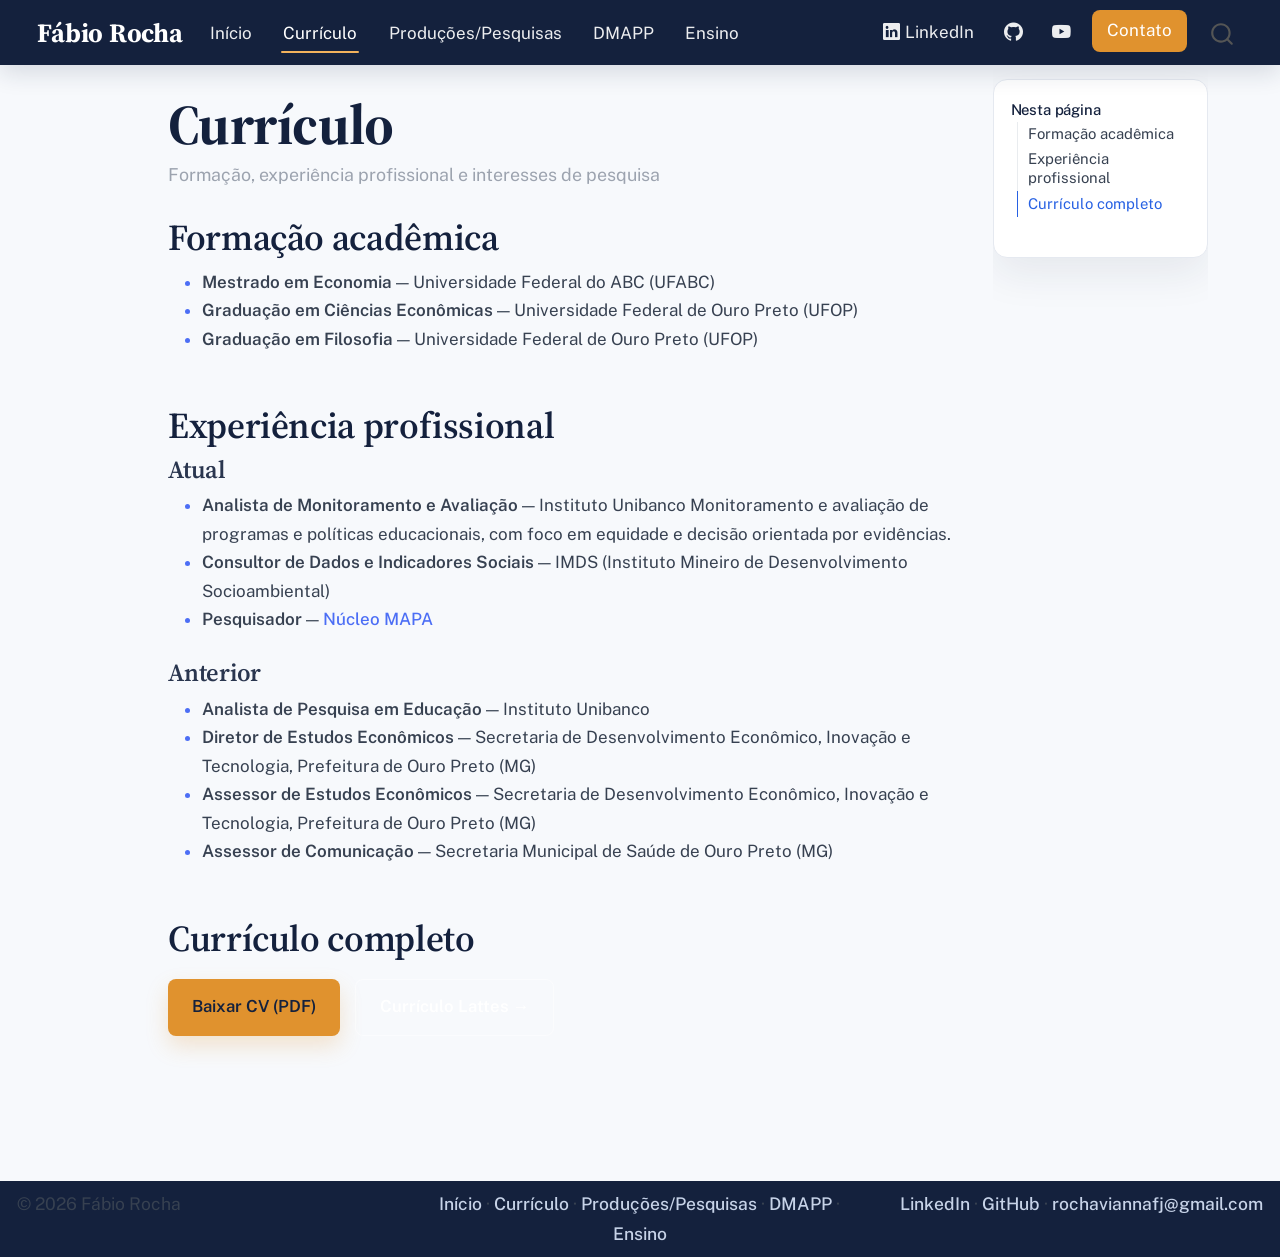
==== docs/cv.html @ 7fe4d472 "Primeira versão do site pessoal Site em Quarto com páginas de Início, Currículo, Produções/Pesquisas" ====
<!DOCTYPE html>
<html xmlns="http://www.w3.org/1999/xhtml" lang="pt-BR" xml:lang="pt-BR"><head>

<meta charset="utf-8">
<meta name="generator" content="quarto-1.9.38">

<meta name="viewport" content="width=device-width, initial-scale=1.0, user-scalable=yes">


<title>Currículo – Fábio Rocha</title>
<style>
/* Default styles provided by pandoc.
** See https://pandoc.org/MANUAL.html#variables-for-html for config info.
*/
code{white-space: pre-wrap;}
span.smallcaps{font-variant: small-caps;}
div.columns{display: flex; gap: min(4vw, 1.5em);}
div.column{flex: auto; overflow-x: auto;}
div.hanging-indent{margin-left: 1.5em; text-indent: -1.5em;}
ul.task-list{list-style: none;}
ul.task-list li input[type="checkbox"] {
  width: 0.8em;
  margin: 0 0.8em 0.2em -1em; /* quarto-specific, see https://github.com/quarto-dev/quarto-cli/issues/4556 */ 
  vertical-align: middle;
}
</style>


<script src="site_libs/quarto-nav/quarto-nav.js"></script>
<script src="site_libs/quarto-nav/headroom.min.js"></script>
<script src="site_libs/clipboard/clipboard.min.js"></script>
<script src="site_libs/quarto-search/autocomplete.umd.js"></script>
<script src="site_libs/quarto-search/fuse.min.js"></script>
<script src="site_libs/quarto-search/quarto-search.js"></script>
<meta name="quarto:offset" content="./">
<script src="site_libs/quarto-html/quarto.js" type="module"></script>
<script src="site_libs/quarto-html/tabsets/tabsets.js" type="module"></script>
<script src="site_libs/quarto-html/popper.min.js"></script>
<script src="site_libs/quarto-html/tippy.umd.min.js"></script>
<script src="site_libs/quarto-html/anchor.min.js"></script>
<link href="site_libs/quarto-html/tippy.css" rel="stylesheet">
<link href="site_libs/quarto-html/quarto-syntax-highlighting-15634bcf2e68342d4ad2dfa704d543f6.css" rel="stylesheet" id="quarto-text-highlighting-styles">
<script src="site_libs/bootstrap/bootstrap.min.js"></script>
<link href="site_libs/bootstrap/bootstrap-icons.css" rel="stylesheet">
<link href="site_libs/bootstrap/bootstrap-ec91fbc02658f106663301d371f8335e.min.css" rel="stylesheet" append-hash="true" id="quarto-bootstrap" data-mode="light">
<script id="quarto-search-options" type="application/json">{
  "location": "navbar",
  "copy-button": false,
  "collapse-after": 3,
  "panel-placement": "end",
  "type": "overlay",
  "limit": 50,
  "keyboard-shortcut": [
    "f",
    "/",
    "s"
  ],
  "show-item-context": false,
  "language": {
    "search-no-results-text": "Nenhum resultado",
    "search-matching-documents-text": "documentos correspondentes",
    "search-copy-link-title": "Copiar link para a busca",
    "search-hide-matches-text": "Esconder correspondências adicionais",
    "search-more-match-text": "mais correspondência neste documento",
    "search-more-matches-text": "mais correspondências neste documento",
    "search-clear-button-title": "Limpar",
    "search-text-placeholder": "",
    "search-detached-cancel-button-title": "Cancelar",
    "search-submit-button-title": "Enviar",
    "search-label": "Procurar"
  }
}</script>


<link rel="stylesheet" href="styles.css">
</head>

<body class="nav-fixed quarto-light">

<div id="quarto-search-results"></div>
  <header id="quarto-header" class="headroom fixed-top">
    <nav class="navbar navbar-expand-lg " data-bs-theme="dark">
      <div class="navbar-container container-fluid">
      <div class="navbar-brand-container mx-auto">
    <a class="navbar-brand" href="./index.html">
    <span class="navbar-title">Fábio Rocha</span>
    </a>
  </div>
            <div id="quarto-search" class="" title="Procurar"></div>
          <button class="navbar-toggler" type="button" data-bs-toggle="collapse" data-bs-target="#navbarCollapse" aria-controls="navbarCollapse" role="menu" aria-expanded="false" aria-label="Alternar de navegação" onclick="if (window.quartoToggleHeadroom) { window.quartoToggleHeadroom(); }">
  <span class="navbar-toggler-icon"></span>
</button>
          <div class="collapse navbar-collapse" id="navbarCollapse">
            <ul class="navbar-nav navbar-nav-scroll me-auto">
  <li class="nav-item">
    <a class="nav-link" href="./index.html"> 
<span class="menu-text">Início</span></a>
  </li>  
  <li class="nav-item">
    <a class="nav-link active" href="./cv.html" aria-current="page"> 
<span class="menu-text">Currículo</span></a>
  </li>  
  <li class="nav-item">
    <a class="nav-link" href="./pesquisas.html"> 
<span class="menu-text">Produções/Pesquisas</span></a>
  </li>  
  <li class="nav-item">
    <a class="nav-link" href="./dmapp.html"> 
<span class="menu-text">DMAPP</span></a>
  </li>  
  <li class="nav-item">
    <a class="nav-link" href="./ensino.html"> 
<span class="menu-text">Ensino</span></a>
  </li>  
</ul>
            <ul class="navbar-nav navbar-nav-scroll ms-auto">
  <li class="nav-item">
    <a class="nav-link" href="https://www.linkedin.com/in/f%C3%A1bio-rocha/"> <i class="bi bi-linkedin" role="img" aria-label="Fábio Rocha no LinkedIn">
</i> 
<span class="menu-text">LinkedIn</span></a>
  </li>  
  <li class="nav-item compact">
    <a class="nav-link" href="https://github.com/fabiorochav"> <i class="bi bi-github" role="img" aria-label="Fábio Rocha no GitHub">
</i> 
<span class="menu-text"></span></a>
  </li>  
  <li class="nav-item compact">
    <a class="nav-link" href="https://www.youtube.com/@RochaDatainR"> <i class="bi bi-youtube" role="img" aria-label="Canal Rocha Data in R no YouTube">
</i> 
<span class="menu-text"></span></a>
  </li>  
  <li class="nav-item">
    <a class="nav-link" href="mailto:rochaviannafj@gmail.com"> 
<span class="menu-text">Contato</span></a>
  </li>  
</ul>
          </div> <!-- /navcollapse -->
            <div class="quarto-navbar-tools">
</div>
      </div> <!-- /container-fluid -->
    </nav>
</header>
<!-- content -->
<div id="quarto-content" class="quarto-container page-columns page-rows-contents page-layout-article page-navbar">
<!-- sidebar -->
<!-- margin-sidebar -->
    <div id="quarto-margin-sidebar" class="sidebar margin-sidebar">
        <nav id="TOC" role="doc-toc" class="toc-active">
    <h2 id="toc-title">Nesta página</h2>
   
  <ul>
  <li><a href="#formação-acadêmica" id="toc-formação-acadêmica" class="nav-link active" data-scroll-target="#formação-acadêmica">Formação acadêmica</a></li>
  <li><a href="#experiência-profissional" id="toc-experiência-profissional" class="nav-link" data-scroll-target="#experiência-profissional">Experiência profissional</a>
  <ul class="collapse">
  <li><a href="#atual" id="toc-atual" class="nav-link" data-scroll-target="#atual">Atual</a></li>
  <li><a href="#anterior" id="toc-anterior" class="nav-link" data-scroll-target="#anterior">Anterior</a></li>
  </ul></li>
  <li><a href="#currículo-completo" id="toc-currículo-completo" class="nav-link" data-scroll-target="#currículo-completo">Currículo completo</a></li>
  </ul>
</nav>
    </div>
<!-- main -->
<main class="content" id="quarto-document-content">

<header id="title-block-header" class="quarto-title-block default">
<div class="quarto-title">
<h1 class="title">Currículo</h1>
<p class="subtitle lead">Formação, experiência profissional e interesses de pesquisa</p>
</div>



<div class="quarto-title-meta">

    
  
    
  </div>
  


</header>


<section id="formação-acadêmica" class="level2">
<h2 class="anchored" data-anchor-id="formação-acadêmica">Formação acadêmica</h2>
<ul>
<li><strong>Mestrado em Economia</strong> — Universidade Federal do ABC (UFABC)</li>
<li><strong>Graduação em Ciências Econômicas</strong> — Universidade Federal de Ouro Preto (UFOP)</li>
<li><strong>Graduação em Filosofia</strong> — Universidade Federal de Ouro Preto (UFOP)</li>
</ul>
</section>
<section id="experiência-profissional" class="level2">
<h2 class="anchored" data-anchor-id="experiência-profissional">Experiência profissional</h2>
<section id="atual" class="level3">
<h3 class="anchored" data-anchor-id="atual">Atual</h3>
<ul>
<li><strong>Analista de Monitoramento e Avaliação</strong> — Instituto Unibanco Monitoramento e avaliação de programas e políticas educacionais, com foco em equidade e decisão orientada por evidências.</li>
<li><strong>Consultor de Dados e Indicadores Sociais</strong> — IMDS (Instituto Mineiro de Desenvolvimento Socioambiental)</li>
<li><strong>Pesquisador</strong> — <a href="https://www.nucleomapa.org">Núcleo MAPA</a></li>
</ul>
</section>
<section id="anterior" class="level3">
<h3 class="anchored" data-anchor-id="anterior">Anterior</h3>
<ul>
<li><strong>Analista de Pesquisa em Educação</strong> — Instituto Unibanco</li>
<li><strong>Diretor de Estudos Econômicos</strong> — Secretaria de Desenvolvimento Econômico, Inovação e Tecnologia, Prefeitura de Ouro Preto (MG)</li>
<li><strong>Assessor de Estudos Econômicos</strong> — Secretaria de Desenvolvimento Econômico, Inovação e Tecnologia, Prefeitura de Ouro Preto (MG)</li>
<li><strong>Assessor de Comunicação</strong> — Secretaria Municipal de Saúde de Ouro Preto (MG)</li>
</ul>
</section>
</section>
<section id="currículo-completo" class="level2">
<h2 class="anchored" data-anchor-id="currículo-completo">Currículo completo</h2>
<div class="hero-actions">
  <a href="https://drive.google.com/file/d/1mHu-ume_kNsjtJ4qnpEmx4CEeFeZaJX8/view" class="btn-fr">Baixar CV (PDF)</a>
  <a href="http://lattes.cnpq.br/1956089489809622" class="btn-fr btn-fr-ghost">Currículo Lattes →</a>
</div>


</section>

</main> <!-- /main -->
<script id="quarto-html-after-body" type="application/javascript">
  window.document.addEventListener("DOMContentLoaded", function (event) {
    const icon = "";
    const anchorJS = new window.AnchorJS();
    anchorJS.options = {
      placement: 'right',
      icon: icon
    };
    anchorJS.add('.anchored');
    const isCodeAnnotation = (el) => {
      for (const clz of el.classList) {
        if (clz.startsWith('code-annotation-')) {                     
          return true;
        }
      }
      return false;
    }
    const onCopySuccess = function(e) {
      // button target
      const button = e.trigger;
      // don't keep focus
      button.blur();
      // flash "checked"
      button.classList.add('code-copy-button-checked');
      var currentTitle = button.getAttribute("title");
      button.setAttribute("title", "Copiada");
      let tooltip;
      if (window.bootstrap) {
        button.setAttribute("data-bs-toggle", "tooltip");
        button.setAttribute("data-bs-placement", "left");
        button.setAttribute("data-bs-title", "Copiada");
        tooltip = new bootstrap.Tooltip(button, 
          { trigger: "manual", 
            customClass: "code-copy-button-tooltip",
            offset: [0, -8]});
        tooltip.show();    
      }
      setTimeout(function() {
        if (tooltip) {
          tooltip.hide();
          button.removeAttribute("data-bs-title");
          button.removeAttribute("data-bs-toggle");
          button.removeAttribute("data-bs-placement");
        }
        button.setAttribute("title", currentTitle);
        button.classList.remove('code-copy-button-checked');
      }, 1000);
      // clear code selection
      e.clearSelection();
    }
    const getTextToCopy = function(trigger) {
      const outerScaffold = trigger.parentElement.cloneNode(true);
      const codeEl = outerScaffold.querySelector('code');
      for (const childEl of codeEl.children) {
        if (isCodeAnnotation(childEl)) {
          childEl.remove();
        }
      }
      return codeEl.innerText;
    }
    const clipboard = new window.ClipboardJS('.code-copy-button:not([data-in-quarto-modal])', {
      text: getTextToCopy
    });
    clipboard.on('success', onCopySuccess);
    if (window.document.getElementById('quarto-embedded-source-code-modal')) {
      const clipboardModal = new window.ClipboardJS('.code-copy-button[data-in-quarto-modal]', {
        text: getTextToCopy,
        container: window.document.getElementById('quarto-embedded-source-code-modal')
      });
      clipboardModal.on('success', onCopySuccess);
    }
      var localhostRegex = new RegExp(/^(?:http|https):\/\/localhost\:?[0-9]*\//);
      var mailtoRegex = new RegExp(/^mailto:/);
        var filterRegex = new RegExp("https:\/\/fabiorochav\.github\.io");
      var isInternal = (href) => {
          return filterRegex.test(href) || localhostRegex.test(href) || mailtoRegex.test(href);
      }
      // Inspect non-navigation links and adorn them if external
     var links = window.document.querySelectorAll('a[href]:not(.nav-link):not(.navbar-brand):not(.toc-action):not(.sidebar-link):not(.sidebar-item-toggle):not(.pagination-link):not(.no-external):not([aria-hidden]):not(.dropdown-item):not(.quarto-navigation-tool):not(.about-link)');
      for (var i=0; i<links.length; i++) {
        const link = links[i];
        if (!isInternal(link.href)) {
          // undo the damage that might have been done by quarto-nav.js in the case of
          // links that we want to consider external
          if (link.dataset.originalHref !== undefined) {
            link.href = link.dataset.originalHref;
          }
        }
      }
    function tippyHover(el, contentFn, onTriggerFn, onUntriggerFn) {
      const config = {
        allowHTML: true,
        maxWidth: 500,
        delay: 100,
        arrow: false,
        appendTo: function(el) {
            return el.parentElement;
        },
        interactive: true,
        interactiveBorder: 10,
        theme: 'quarto',
        placement: 'bottom-start',
      };
      if (contentFn) {
        config.content = contentFn;
      }
      if (onTriggerFn) {
        config.onTrigger = onTriggerFn;
      }
      if (onUntriggerFn) {
        config.onUntrigger = onUntriggerFn;
      }
      window.tippy(el, config); 
    }
    const noterefs = window.document.querySelectorAll('a[role="doc-noteref"]');
    for (var i=0; i<noterefs.length; i++) {
      const ref = noterefs[i];
      tippyHover(ref, function() {
        // use id or data attribute instead here
        let href = ref.getAttribute('data-footnote-href') || ref.getAttribute('href');
        try { href = new URL(href).hash; } catch {}
        const id = href.replace(/^#\/?/, "");
        const note = window.document.getElementById(id);
        if (note) {
          return note.innerHTML;
        } else {
          return "";
        }
      });
    }
    const xrefs = window.document.querySelectorAll('a.quarto-xref');
    const processXRef = (id, note) => {
      // Strip column container classes
      const stripColumnClz = (el) => {
        el.classList.remove("page-full", "page-columns");
        if (el.children) {
          for (const child of el.children) {
            stripColumnClz(child);
          }
        }
      }
      stripColumnClz(note)
      if (id === null || id.startsWith('sec-')) {
        // Special case sections, only their first couple elements
        const container = document.createElement("div");
        if (note.children && note.children.length > 2) {
          container.appendChild(note.children[0].cloneNode(true));
          for (let i = 1; i < note.children.length; i++) {
            const child = note.children[i];
            if (child.tagName === "P" && child.innerText === "") {
              continue;
            } else {
              container.appendChild(child.cloneNode(true));
              break;
            }
          }
          if (window.Quarto?.typesetMath) {
            window.Quarto.typesetMath(container);
          }
          return container.innerHTML
        } else {
          if (window.Quarto?.typesetMath) {
            window.Quarto.typesetMath(note);
          }
          return note.innerHTML;
        }
      } else {
        // Remove any anchor links if they are present
        const anchorLink = note.querySelector('a.anchorjs-link');
        if (anchorLink) {
          anchorLink.remove();
        }
        if (window.Quarto?.typesetMath) {
          window.Quarto.typesetMath(note);
        }
        if (note.classList.contains("callout")) {
          return note.outerHTML;
        } else {
          return note.innerHTML;
        }
      }
    }
    for (var i=0; i<xrefs.length; i++) {
      const xref = xrefs[i];
      tippyHover(xref, undefined, function(instance) {
        instance.disable();
        let url = xref.getAttribute('href');
        let hash = undefined; 
        if (url.startsWith('#')) {
          hash = url;
        } else {
          try { hash = new URL(url).hash; } catch {}
        }
        if (hash) {
          const id = hash.replace(/^#\/?/, "");
          const note = window.document.getElementById(id);
          if (note !== null) {
            try {
              const html = processXRef(id, note.cloneNode(true));
              instance.setContent(html);
            } finally {
              instance.enable();
              instance.show();
            }
          } else {
            // See if we can fetch this
            fetch(url.split('#')[0])
            .then(res => res.text())
            .then(html => {
              const parser = new DOMParser();
              const htmlDoc = parser.parseFromString(html, "text/html");
              const note = htmlDoc.getElementById(id);
              if (note !== null) {
                const html = processXRef(id, note);
                instance.setContent(html);
              } 
            }).finally(() => {
              instance.enable();
              instance.show();
            });
          }
        } else {
          // See if we can fetch a full url (with no hash to target)
          // This is a special case and we should probably do some content thinning / targeting
          fetch(url)
          .then(res => res.text())
          .then(html => {
            const parser = new DOMParser();
            const htmlDoc = parser.parseFromString(html, "text/html");
            const note = htmlDoc.querySelector('main.content');
            if (note !== null) {
              // This should only happen for chapter cross references
              // (since there is no id in the URL)
              // remove the first header
              if (note.children.length > 0 && note.children[0].tagName === "HEADER") {
                note.children[0].remove();
              }
              const html = processXRef(null, note);
              instance.setContent(html);
            } 
          }).finally(() => {
            instance.enable();
            instance.show();
          });
        }
      }, function(instance) {
      });
    }
        let selectedAnnoteEl;
        const selectorForAnnotation = ( cell, annotation) => {
          let cellAttr = 'data-code-cell="' + cell + '"';
          let lineAttr = 'data-code-annotation="' +  annotation + '"';
          const selector = 'span[' + cellAttr + '][' + lineAttr + ']';
          return selector;
        }
        const selectCodeLines = (annoteEl) => {
          const doc = window.document;
          const targetCell = annoteEl.getAttribute("data-target-cell");
          const targetAnnotation = annoteEl.getAttribute("data-target-annotation");
          const annoteSpan = window.document.querySelector(selectorForAnnotation(targetCell, targetAnnotation));
          const lines = annoteSpan.getAttribute("data-code-lines").split(",");
          const lineIds = lines.map((line) => {
            return targetCell + "-" + line;
          })
          let top = null;
          let height = null;
          let parent = null;
          if (lineIds.length > 0) {
              //compute the position of the single el (top and bottom and make a div)
              const el = window.document.getElementById(lineIds[0]);
              top = el.offsetTop;
              height = el.offsetHeight;
              parent = el.parentElement.parentElement;
            if (lineIds.length > 1) {
              const lastEl = window.document.getElementById(lineIds[lineIds.length - 1]);
              const bottom = lastEl.offsetTop + lastEl.offsetHeight;
              height = bottom - top;
            }
            if (top !== null && height !== null && parent !== null) {
              // cook up a div (if necessary) and position it 
              let div = window.document.getElementById("code-annotation-line-highlight");
              if (div === null) {
                div = window.document.createElement("div");
                div.setAttribute("id", "code-annotation-line-highlight");
                div.style.position = 'absolute';
                parent.appendChild(div);
              }
              div.style.top = top - 2 + "px";
              div.style.height = height + 4 + "px";
              div.style.left = 0;
              let gutterDiv = window.document.getElementById("code-annotation-line-highlight-gutter");
              if (gutterDiv === null) {
                gutterDiv = window.document.createElement("div");
                gutterDiv.setAttribute("id", "code-annotation-line-highlight-gutter");
                gutterDiv.style.position = 'absolute';
                const codeCell = window.document.getElementById(targetCell);
                const gutter = codeCell.querySelector('.code-annotation-gutter');
                gutter.appendChild(gutterDiv);
              }
              gutterDiv.style.top = top - 2 + "px";
              gutterDiv.style.height = height + 4 + "px";
            }
            selectedAnnoteEl = annoteEl;
          }
        };
        const unselectCodeLines = () => {
          const elementsIds = ["code-annotation-line-highlight", "code-annotation-line-highlight-gutter"];
          elementsIds.forEach((elId) => {
            const div = window.document.getElementById(elId);
            if (div) {
              div.remove();
            }
          });
          selectedAnnoteEl = undefined;
        };
          // Handle positioning of the toggle
      window.addEventListener(
        "resize",
        throttle(() => {
          elRect = undefined;
          if (selectedAnnoteEl) {
            selectCodeLines(selectedAnnoteEl);
          }
        }, 10)
      );
      function throttle(fn, ms) {
      let throttle = false;
      let timer;
        return (...args) => {
          if(!throttle) { // first call gets through
              fn.apply(this, args);
              throttle = true;
          } else { // all the others get throttled
              if(timer) clearTimeout(timer); // cancel #2
              timer = setTimeout(() => {
                fn.apply(this, args);
                timer = throttle = false;
              }, ms);
          }
        };
      }
        // Attach click handler to the DT
        const annoteDls = window.document.querySelectorAll('dt[data-target-cell]');
        for (const annoteDlNode of annoteDls) {
          annoteDlNode.addEventListener('click', (event) => {
            const clickedEl = event.target;
            if (clickedEl !== selectedAnnoteEl) {
              unselectCodeLines();
              const activeEl = window.document.querySelector('dt[data-target-cell].code-annotation-active');
              if (activeEl) {
                activeEl.classList.remove('code-annotation-active');
              }
              selectCodeLines(clickedEl);
              clickedEl.classList.add('code-annotation-active');
            } else {
              // Unselect the line
              unselectCodeLines();
              clickedEl.classList.remove('code-annotation-active');
            }
          });
        }
    const findCites = (el) => {
      const parentEl = el.parentElement;
      if (parentEl) {
        const cites = parentEl.dataset.cites;
        if (cites) {
          return {
            el,
            cites: cites.split(' ')
          };
        } else {
          return findCites(el.parentElement)
        }
      } else {
        return undefined;
      }
    };
    var bibliorefs = window.document.querySelectorAll('a[role="doc-biblioref"]');
    for (var i=0; i<bibliorefs.length; i++) {
      const ref = bibliorefs[i];
      const citeInfo = findCites(ref);
      if (citeInfo) {
        tippyHover(citeInfo.el, function() {
          var popup = window.document.createElement('div');
          citeInfo.cites.forEach(function(cite) {
            var citeDiv = window.document.createElement('div');
            citeDiv.classList.add('hanging-indent');
            citeDiv.classList.add('csl-entry');
            var biblioDiv = window.document.getElementById('ref-' + cite);
            if (biblioDiv) {
              citeDiv.innerHTML = biblioDiv.innerHTML;
            }
            popup.appendChild(citeDiv);
          });
          return popup.innerHTML;
        });
      }
    }
  });
  </script>
</div> <!-- /content -->
<footer class="footer">
  <div class="nav-footer">
    <div class="nav-footer-left">
<p>© 2026 Fábio Rocha</p>
</div>   
    <div class="nav-footer-center">
<p><a href="./index.html">Início</a> · <a href="./cv.html">Currículo</a> · <a href="./pesquisas.html">Produções/Pesquisas</a> · <a href="./dmapp.html">DMAPP</a> · <a href="./ensino.html">Ensino</a></p>
</div>
    <div class="nav-footer-right">
<p><a href="https://www.linkedin.com/in/f%C3%A1bio-rocha/">LinkedIn</a> · <a href="https://github.com/fabiorochav">GitHub</a> · <a href="mailto:rochaviannafj@gmail.com">rochaviannafj@gmail.com</a></p>
</div>
  </div>
</footer>




</body></html>
---- docs/site_libs/quarto-html/tippy.css ----
.tippy-box[data-animation=fade][data-state=hidden]{opacity:0}[data-tippy-root]{max-width:calc(100vw - 10px)}.tippy-box{position:relative;background-color:#333;color:#fff;border-radius:4px;font-size:14px;line-height:1.4;white-space:normal;outline:0;transition-property:transform,visibility,opacity}.tippy-box[data-placement^=top]>.tippy-arrow{bottom:0}.tippy-box[data-placement^=top]>.tippy-arrow:before{bottom:-7px;left:0;border-width:8px 8px 0;border-top-color:initial;transform-origin:center top}.tippy-box[data-placement^=bottom]>.tippy-arrow{top:0}.tippy-box[data-placement^=bottom]>.tippy-arrow:before{top:-7px;left:0;border-width:0 8px 8px;border-bottom-color:initial;transform-origin:center bottom}.tippy-box[data-placement^=left]>.tippy-arrow{right:0}.tippy-box[data-placement^=left]>.tippy-arrow:before{border-width:8px 0 8px 8px;border-left-color:initial;right:-7px;transform-origin:center left}.tippy-box[data-placement^=right]>.tippy-arrow{left:0}.tippy-box[data-placement^=right]>.tippy-arrow:before{left:-7px;border-width:8px 8px 8px 0;border-right-color:initial;transform-origin:center right}.tippy-box[data-inertia][data-state=visible]{transition-timing-function:cubic-bezier(.54,1.5,.38,1.11)}.tippy-arrow{width:16px;height:16px;color:#333}.tippy-arrow:before{content:"";position:absolute;border-color:transparent;border-style:solid}.tippy-content{position:relative;padding:5px 9px;z-index:1}
---- docs/site_libs/quarto-html/quarto-syntax-highlighting-15634bcf2e68342d4ad2dfa704d543f6.css ----
/* quarto syntax highlight colors */
:root {
  --quarto-hl-ot-color: #003B4F;
  --quarto-hl-at-color: #657422;
  --quarto-hl-ss-color: #20794D;
  --quarto-hl-an-color: #5E5E5E;
  --quarto-hl-fu-color: #4758AB;
  --quarto-hl-st-color: #20794D;
  --quarto-hl-cf-color: #003B4F;
  --quarto-hl-op-color: #5E5E5E;
  --quarto-hl-er-color: #AD0000;
  --quarto-hl-bn-color: #AD0000;
  --quarto-hl-al-color: #AD0000;
  --quarto-hl-va-color: #111111;
  --quarto-hl-bu-color: inherit;
  --quarto-hl-ex-color: inherit;
  --quarto-hl-pp-color: #AD0000;
  --quarto-hl-in-color: #5E5E5E;
  --quarto-hl-vs-color: #20794D;
  --quarto-hl-wa-color: #5E5E5E;
  --quarto-hl-do-color: #5E5E5E;
  --quarto-hl-im-color: #00769E;
  --quarto-hl-ch-color: #20794D;
  --quarto-hl-dt-color: #AD0000;
  --quarto-hl-fl-color: #AD0000;
  --quarto-hl-co-color: #5E5E5E;
  --quarto-hl-cv-color: #5E5E5E;
  --quarto-hl-cn-color: #8f5902;
  --quarto-hl-sc-color: #5E5E5E;
  --quarto-hl-dv-color: #AD0000;
  --quarto-hl-kw-color: #003B4F;
}

/* other quarto variables */
:root {
  --quarto-font-monospace: SFMono-Regular, Menlo, Monaco, Consolas, "Liberation Mono", "Courier New", monospace;
}

/* syntax highlight based on Pandoc's rules */
pre > code.sourceCode > span {
  color: #003B4F;
}

code.sourceCode > span {
  color: #003B4F;
}

div.sourceCode,
div.sourceCode pre.sourceCode {
  color: #003B4F;
}

/* Normal */
code span {
  color: #003B4F;
}

/* Alert */
code span.al {
  color: #AD0000;
  font-style: inherit;
}

/* Annotation */
code span.an {
  color: #5E5E5E;
  font-style: inherit;
}

/* Attribute */
code span.at {
  color: #657422;
  font-style: inherit;
}

/* BaseN */
code span.bn {
  color: #AD0000;
  font-style: inherit;
}

/* BuiltIn */
code span.bu {
  font-style: inherit;
}

/* ControlFlow */
code span.cf {
  color: #003B4F;
  font-weight: bold;
  font-style: inherit;
}

/* Char */
code span.ch {
  color: #20794D;
  font-style: inherit;
}

/* Constant */
code span.cn {
  color: #8f5902;
  font-style: inherit;
}

/* Comment */
code span.co {
  color: #5E5E5E;
  font-style: inherit;
}

/* CommentVar */
code span.cv {
  color: #5E5E5E;
  font-style: italic;
}

/* Documentation */
code span.do {
  color: #5E5E5E;
  font-style: italic;
}

/* DataType */
code span.dt {
  color: #AD0000;
  font-style: inherit;
}

/* DecVal */
code span.dv {
  color: #AD0000;
  font-style: inherit;
}

/* Error */
code span.er {
  color: #AD0000;
  font-style: inherit;
}

/* Extension */
code span.ex {
  font-style: inherit;
}

/* Float */
code span.fl {
  color: #AD0000;
  font-style: inherit;
}

/* Function */
code span.fu {
  color: #4758AB;
  font-style: inherit;
}

/* Import */
code span.im {
  color: #00769E;
  font-style: inherit;
}

/* Information */
code span.in {
  color: #5E5E5E;
  font-style: inherit;
}

/* Keyword */
code span.kw {
  color: #003B4F;
  font-weight: bold;
  font-style: inherit;
}

/* Operator */
code span.op {
  color: #5E5E5E;
  font-style: inherit;
}

/* Other */
code span.ot {
  color: #003B4F;
  font-style: inherit;
}

/* Preprocessor */
code span.pp {
  color: #AD0000;
  font-style: inherit;
}

/* SpecialChar */
code span.sc {
  color: #5E5E5E;
  font-style: inherit;
}

/* SpecialString */
code span.ss {
  color: #20794D;
  font-style: inherit;
}

/* String */
code span.st {
  color: #20794D;
  font-style: inherit;
}

/* Variable */
code span.va {
  color: #111111;
  font-style: inherit;
}

/* VerbatimString */
code span.vs {
  color: #20794D;
  font-style: inherit;
}

/* Warning */
code span.wa {
  color: #5E5E5E;
  font-style: italic;
}

.prevent-inlining {
  content: "</";
}

/*# sourceMappingURL=f23921c56f73e400b49028c9186a1aa0.css.map */
---- docs/styles.css ----
@import url("https://fonts.googleapis.com/css2?family=Source+Serif+4:wght@400;600;700&family=Public+Sans:wght@400;500;600;700&display=swap");

:root {
  --fr-navy: #14213D;
  --fr-navy-mid: #1E3A5F;
  --fr-navy-light: #4C6EF5;
  --fr-navy-soft: #EAF0FB;
  --fr-accent: #E0922E;
  --fr-accent-light: #F2B25C;
  --fr-accent-pale: #FDF3E4;
  --fr-ink: #374151;
  --fr-near-black: #14213D;
  --fr-muted: #9CA3AF;
  --fr-border: #E5E9F0;
  --fr-off-white: #F7F9FC;
  --fr-shadow: 0 16px 40px rgba(20, 33, 61, 0.08);
  --fr-radius-lg: 20px;
  --fr-radius-md: 14px;
  --fr-radius-sm: 8px;
  --fr-shell-max: 1320px;
  --fr-shell-gutter: 1.2rem;
}

html { scroll-behavior: smooth; }
body {
  font-family: "Public Sans", "Segoe UI", sans-serif;
  background: var(--fr-off-white);
  color: var(--fr-ink);
  line-height: 1.68;
}
body.nav-fixed { padding-top: 5.2rem; }
h1, h2, h3, h4, .quarto-title-block .title { font-family: "Source Serif 4", "Times New Roman", serif; }
.navbar .nav-link, .navbar-email { font-family: "Public Sans", "Segoe UI", sans-serif; }
h1, h2, h3, h4, .quarto-title-block .title { font-weight: 700; letter-spacing: -0.01em; line-height: 1.08; color: var(--fr-navy); }
h1, .quarto-title-block .title { font-size: clamp(2rem, 4.4vw, 3.6rem); }
h2 { font-size: clamp(1.5rem, 3vw, 2.15rem); font-weight: 600; border-bottom: none; padding-bottom: 0; margin-top: 3rem; margin-bottom: 0.6rem; }
h3 { font-size: clamp(1.15rem, 2vw, 1.45rem); font-weight: 600; margin-top: 0; }
.subtitle, .quarto-title-block .subtitle { color: var(--fr-muted); font-size: 1.05rem; font-weight: 400; }
p, li, dd, dt, .menu-text, .nav-link { color: var(--fr-ink); font-weight: 400; }
p { font-size: 1.03rem; }
a { color: var(--fr-navy-light); text-decoration: none; font-weight: 500; }
a:hover { color: var(--fr-navy); }
strong { color: inherit; font-weight: 600; }
hr { margin: 2.3rem 0; border: 0; border-top: 1px solid var(--fr-border); }
img { max-width: 100%; border-radius: var(--fr-radius-sm); }

/* --- navbar --- */
.navbar { background: var(--fr-navy) !important; border-bottom: none; box-shadow: 0 8px 24px rgba(20, 33, 61, 0.14); }
.navbar > .navbar-container, .navbar .container-fluid { max-width: var(--fr-shell-max); padding-left: var(--fr-shell-gutter); padding-right: var(--fr-shell-gutter); }
.navbar-brand, .navbar .nav-link, .navbar .menu-text, .navbar-email { color: #ffffff !important; }
.navbar-brand { font-family: "Source Serif 4", serif; font-size: 1.55rem; font-weight: 700; letter-spacing: -0.01em; line-height: 1; }
.navbar .nav-link { position: relative; margin-right: 0.65rem; font-weight: 500; opacity: 0.92; }
.navbar .nav-link:hover { opacity: 1; color: var(--fr-accent-light) !important; }
.navbar .nav-link::after { content: ""; position: absolute; left: 0.5rem; right: 0.5rem; bottom: 0.15rem; height: 2px; border-radius: 999px; background: var(--fr-accent-light); transform: scaleX(0); transform-origin: left; transition: transform 180ms ease; }
.navbar .nav-link:hover::after, .navbar .nav-link.active::after { transform: scaleX(1); }
.navbar .nav-link.active { border-bottom: none; opacity: 1; }
.navbar-right { margin-left: auto; display: flex; align-items: center; gap: 1rem; }
/* CTA button for a mailto link placed in the navbar */
.navbar .nav-link[href^="mailto:"] {
  background: var(--fr-accent); color: var(--fr-near-black) !important; opacity: 1;
  padding: 0.4rem 0.9rem; border-radius: var(--fr-radius-sm);
}
.navbar .nav-link[href^="mailto:"]::after { display: none; }
.navbar .nav-link[href^="mailto:"]:hover { background: var(--fr-accent-light); }

#quarto-content { width: min(calc(100% - (2 * var(--fr-shell-gutter))), var(--fr-shell-max)); margin-inline: auto; }
.quarto-container .content, main.content, .page-columns, .column-page, .column-page-left { max-width: none; }
main.content, .column-page, .column-page-left { width: 100%; max-width: var(--fr-shell-max); margin-inline: auto; padding-bottom: 4rem; }

/* --- hero panel --- */
.hero, #TOC { box-shadow: var(--fr-shadow); }
.hero {
  border-radius: var(--fr-radius-lg);
  display: block;
  width: calc(100% - (2 * var(--fr-shell-gutter)));
  max-width: calc(100% - (2 * var(--fr-shell-gutter)));
  padding: 2.4rem 2.6rem;
  margin-bottom: 1.6rem;
  margin-left: var(--fr-shell-gutter);
  background: linear-gradient(160deg, var(--fr-navy) 0%, #0B1526 100%);
  border: 1px solid rgba(255, 255, 255, 0.08);
  box-sizing: border-box;
  position: relative;
  overflow: hidden;
}
.hero::before {
  content: ""; position: absolute; right: -60px; top: -60px; width: 220px; height: 220px;
  border-radius: 50%; border: 1px solid rgba(242, 178, 92, 0.16); pointer-events: none;
}
.hero h1, .hero p, .hero strong { color: #ffffff !important; position: relative; }
.hero h1 { margin: 0; font-size: clamp(2.2rem, 5vw, 3.9rem); max-width: 14ch; }
.hero p { max-width: 68ch; color: rgba(255, 255, 255, 0.86) !important; margin-bottom: 0.7rem; }
.hero p:last-child { margin-bottom: 0; }
.section-kicker {
  font-size: 0.78rem; font-weight: 600; text-transform: uppercase; letter-spacing: 0.1em;
  margin-bottom: 0.5rem; color: var(--fr-accent-light) !important; position: relative;
}

.profile-photo { width: 9rem; height: 9rem; object-fit: contain; background: rgba(255, 255, 255, 0.06); border-radius: 50%; border: 4px solid rgba(255, 255, 255, 0.15); margin-bottom: 1.2rem; }

/* --- buttons --- */
.btn-fr {
  display: inline-flex; align-items: center; justify-content: center; margin-top: 0.85rem;
  padding: 0.8rem 1.4rem; border-radius: var(--fr-radius-sm); background-color: var(--fr-accent);
  color: var(--fr-near-black) !important; font-weight: 600; font-size: 0.98rem;
  box-shadow: 0 10px 22px rgba(224, 146, 46, 0.22);
}
.btn-fr:hover { background-color: var(--fr-accent-light); }
.hero-actions { display: flex; flex-wrap: wrap; gap: 0.9rem; margin-top: 1.2rem; }
.hero-actions .btn-fr { margin-top: 0; }
.btn-fr-ghost {
  background-color: transparent !important; color: #ffffff !important;
  border: 1px solid rgba(255, 255, 255, 0.45); box-shadow: none;
}
.btn-fr-ghost:hover { border-color: #ffffff; background-color: rgba(255, 255, 255, 0.08) !important; }

/* --- feature cards --- */
.cards-feature { display: grid; grid-template-columns: repeat(3, minmax(0, 1fr)); gap: 1.3rem; margin: 1.6rem 0 2.6rem; }
.card-feature { background: var(--fr-navy-soft); border: 1px solid #dbe4f5; border-radius: var(--fr-radius-md); padding: 1.6rem 1.5rem; }
.card-feature-icon {
  width: 42px; height: 42px; border-radius: var(--fr-radius-sm); background: var(--fr-navy);
  color: var(--fr-accent-light); display: flex; align-items: center; justify-content: center;
  font-weight: 700; font-size: 1.1rem; margin-bottom: 1rem;
}
.card-feature h3 { color: var(--fr-navy); font-size: 1.1rem; margin-bottom: 0.4rem; }
.card-feature p { font-size: 0.95rem; color: var(--fr-ink); margin: 0; }

/* --- CTA final panel --- */
.cta-panel {
  text-align: center; background: linear-gradient(160deg, var(--fr-navy) 0%, #0B1526 100%);
  color: #fff; border-radius: var(--fr-radius-lg); padding: 2.6rem 2rem; margin: 1.6rem 0 2rem;
}
.cta-panel h2 { color: #fff; margin-top: 0; }
.cta-panel p { color: rgba(255, 255, 255, 0.86); max-width: 56ch; margin: 0 auto 1rem; }

/* --- misc --- */
#TOC { border-radius: var(--fr-radius-md); padding: 1rem 1rem 0.85rem; background: #fff; border: 1px solid var(--fr-border); }
ul { margin-bottom: 1.5rem; }
li::marker { color: var(--fr-navy-light); }

/* --- page footer (website.page-footer) --- */
.nav-footer, #quarto-margin-sidebar ~ footer.footer, footer.footer {
  background: var(--fr-near-black) !important; color: #9CA6C2 !important; border-top: none !important;
}
.nav-footer a, footer.footer a { color: #C7D3E8 !important; font-weight: 500; }
.nav-footer a:hover, footer.footer a:hover { color: var(--fr-accent-light) !important; }

@media (max-width: 991px) {
  body.nav-fixed { padding-top: 4.6rem; }
  .cards-feature { grid-template-columns: 1fr; }
  .hero h1 { max-width: none; }
  .navbar-right { width: 100%; justify-content: flex-start; padding-top: 0.5rem; }
}
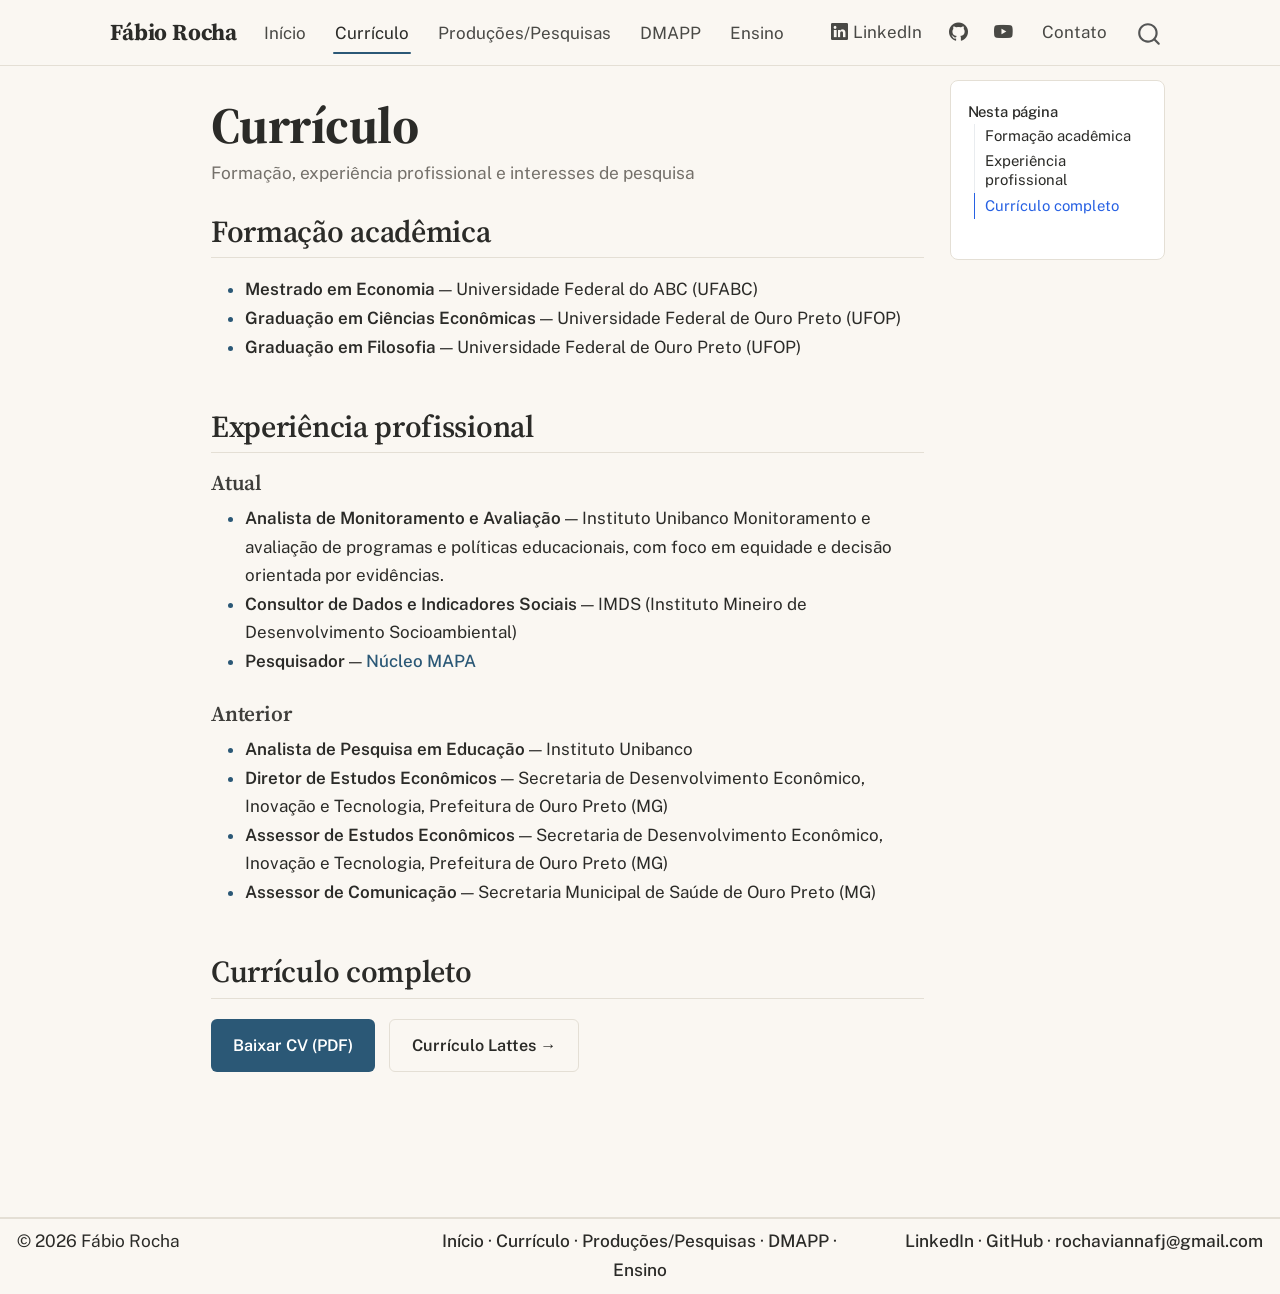
==== commit f9a647fb: "Redesenha o site com visual claro e minimalista Substitui o hero escuro com gradiente (herdado do es" ====
--- a/docs/cv.html
+++ b/docs/cv.html
@@ -42,7 +42,7 @@
 <link href="site_libs/quarto-html/quarto-syntax-highlighting-15634bcf2e68342d4ad2dfa704d543f6.css" rel="stylesheet" id="quarto-text-highlighting-styles">
 <script src="site_libs/bootstrap/bootstrap.min.js"></script>
 <link href="site_libs/bootstrap/bootstrap-icons.css" rel="stylesheet">
-<link href="site_libs/bootstrap/bootstrap-ec91fbc02658f106663301d371f8335e.min.css" rel="stylesheet" append-hash="true" id="quarto-bootstrap" data-mode="light">
+<link href="site_libs/bootstrap/bootstrap-a0f9fd0d421825b736dc1bbcbcba2219.min.css" rel="stylesheet" append-hash="true" id="quarto-bootstrap" data-mode="light">
 <script id="quarto-search-options" type="application/json">{
   "location": "navbar",
   "copy-button": false,
--- a/docs/styles.css
+++ b/docs/styles.css
@@ -1,153 +1,131 @@
 @import url("https://fonts.googleapis.com/css2?family=Source+Serif+4:wght@400;600;700&family=Public+Sans:wght@400;500;600;700&display=swap");
 
 :root {
-  --fr-navy: #14213D;
-  --fr-navy-mid: #1E3A5F;
-  --fr-navy-light: #4C6EF5;
-  --fr-navy-soft: #EAF0FB;
-  --fr-accent: #E0922E;
-  --fr-accent-light: #F2B25C;
-  --fr-accent-pale: #FDF3E4;
-  --fr-ink: #374151;
-  --fr-near-black: #14213D;
-  --fr-muted: #9CA3AF;
-  --fr-border: #E5E9F0;
-  --fr-off-white: #F7F9FC;
-  --fr-shadow: 0 16px 40px rgba(20, 33, 61, 0.08);
-  --fr-radius-lg: 20px;
-  --fr-radius-md: 14px;
-  --fr-radius-sm: 8px;
-  --fr-shell-max: 1320px;
+  --fr-paper: #FAF7F2;
+  --fr-card: #FFFFFF;
+  --fr-ink: #2B2B28;
+  --fr-muted: #74706A;
+  --fr-border: #E4DFD5;
+  --fr-accent: #2B5876;
+  --fr-accent-dark: #1F4258;
+  --fr-accent-soft: #EAF1F6;
+  --fr-shadow: 0 10px 28px rgba(43, 43, 40, 0.08);
+  --fr-radius-sm: 6px;
+  --fr-radius-md: 8px;
+  --fr-shell-max: 1100px;
   --fr-shell-gutter: 1.2rem;
 }
 
 html { scroll-behavior: smooth; }
 body {
   font-family: "Public Sans", "Segoe UI", sans-serif;
-  background: var(--fr-off-white);
+  background: var(--fr-paper);
   color: var(--fr-ink);
   line-height: 1.68;
 }
-body.nav-fixed { padding-top: 5.2rem; }
-h1, h2, h3, h4, .quarto-title-block .title { font-family: "Source Serif 4", "Times New Roman", serif; }
-.navbar .nav-link, .navbar-email { font-family: "Public Sans", "Segoe UI", sans-serif; }
-h1, h2, h3, h4, .quarto-title-block .title { font-weight: 700; letter-spacing: -0.01em; line-height: 1.08; color: var(--fr-navy); }
-h1, .quarto-title-block .title { font-size: clamp(2rem, 4.4vw, 3.6rem); }
-h2 { font-size: clamp(1.5rem, 3vw, 2.15rem); font-weight: 600; border-bottom: none; padding-bottom: 0; margin-top: 3rem; margin-bottom: 0.6rem; }
-h3 { font-size: clamp(1.15rem, 2vw, 1.45rem); font-weight: 600; margin-top: 0; }
-.subtitle, .quarto-title-block .subtitle { color: var(--fr-muted); font-size: 1.05rem; font-weight: 400; }
+body.nav-fixed { padding-top: 4.6rem; }
+h1, h2, h3, h4, .quarto-title-block .title { font-family: "Source Serif 4", Georgia, "Times New Roman", serif; }
+.navbar .nav-link { font-family: "Public Sans", "Segoe UI", sans-serif; }
+h1, h2, h3, h4, .quarto-title-block .title { font-weight: 700; letter-spacing: -0.01em; line-height: 1.15; color: var(--fr-ink); }
+h1, .quarto-title-block .title { font-size: clamp(1.9rem, 4vw, 3rem); }
+h2 { font-size: clamp(1.35rem, 2.6vw, 1.8rem); font-weight: 600; border-bottom: 1px solid var(--fr-border); padding-bottom: 0.5rem; margin-top: 2.8rem; margin-bottom: 1rem; }
+h3 { font-size: clamp(1.05rem, 1.8vw, 1.25rem); font-weight: 600; margin-top: 0; }
+.subtitle, .quarto-title-block .subtitle { color: var(--fr-muted); font-size: 1.02rem; font-weight: 400; }
 p, li, dd, dt, .menu-text, .nav-link { color: var(--fr-ink); font-weight: 400; }
-p { font-size: 1.03rem; }
-a { color: var(--fr-navy-light); text-decoration: none; font-weight: 500; }
-a:hover { color: var(--fr-navy); }
+p { font-size: 1.02rem; }
+a { color: var(--fr-accent); text-decoration: none; font-weight: 500; }
+a:hover { color: var(--fr-accent-dark); text-decoration: underline; }
 strong { color: inherit; font-weight: 600; }
 hr { margin: 2.3rem 0; border: 0; border-top: 1px solid var(--fr-border); }
 img { max-width: 100%; border-radius: var(--fr-radius-sm); }
 
 /* --- navbar --- */
-.navbar { background: var(--fr-navy) !important; border-bottom: none; box-shadow: 0 8px 24px rgba(20, 33, 61, 0.14); }
+.navbar { background: var(--fr-paper) !important; border-bottom: 1px solid var(--fr-border); box-shadow: none; }
 .navbar > .navbar-container, .navbar .container-fluid { max-width: var(--fr-shell-max); padding-left: var(--fr-shell-gutter); padding-right: var(--fr-shell-gutter); }
-.navbar-brand, .navbar .nav-link, .navbar .menu-text, .navbar-email { color: #ffffff !important; }
-.navbar-brand { font-family: "Source Serif 4", serif; font-size: 1.55rem; font-weight: 700; letter-spacing: -0.01em; line-height: 1; }
-.navbar .nav-link { position: relative; margin-right: 0.65rem; font-weight: 500; opacity: 0.92; }
-.navbar .nav-link:hover { opacity: 1; color: var(--fr-accent-light) !important; }
-.navbar .nav-link::after { content: ""; position: absolute; left: 0.5rem; right: 0.5rem; bottom: 0.15rem; height: 2px; border-radius: 999px; background: var(--fr-accent-light); transform: scaleX(0); transform-origin: left; transition: transform 180ms ease; }
+.navbar-brand, .navbar .nav-link, .navbar .menu-text { color: var(--fr-ink) !important; }
+.navbar-brand { font-family: "Source Serif 4", Georgia, serif; font-size: 1.35rem; font-weight: 700; letter-spacing: -0.01em; line-height: 1; }
+.navbar .nav-link { position: relative; margin-right: 0.5rem; font-weight: 500; opacity: 0.85; }
+.navbar .nav-link:hover { opacity: 1; color: var(--fr-accent) !important; }
+.navbar .nav-link::after { content: ""; position: absolute; left: 0.5rem; right: 0.5rem; bottom: 0.1rem; height: 2px; border-radius: 999px; background: var(--fr-accent); transform: scaleX(0); transform-origin: left; transition: transform 180ms ease; }
 .navbar .nav-link:hover::after, .navbar .nav-link.active::after { transform: scaleX(1); }
-.navbar .nav-link.active { border-bottom: none; opacity: 1; }
+.navbar .nav-link.active { border-bottom: none; opacity: 1; color: var(--fr-accent) !important; }
 .navbar-right { margin-left: auto; display: flex; align-items: center; gap: 1rem; }
-/* CTA button for a mailto link placed in the navbar */
-.navbar .nav-link[href^="mailto:"] {
-  background: var(--fr-accent); color: var(--fr-near-black) !important; opacity: 1;
-  padding: 0.4rem 0.9rem; border-radius: var(--fr-radius-sm);
-}
+.navbar .nav-link[href^="mailto:"] { color: var(--fr-accent) !important; font-weight: 600; }
 .navbar .nav-link[href^="mailto:"]::after { display: none; }
-.navbar .nav-link[href^="mailto:"]:hover { background: var(--fr-accent-light); }
 
 #quarto-content { width: min(calc(100% - (2 * var(--fr-shell-gutter))), var(--fr-shell-max)); margin-inline: auto; }
 .quarto-container .content, main.content, .page-columns, .column-page, .column-page-left { max-width: none; }
 main.content, .column-page, .column-page-left { width: 100%; max-width: var(--fr-shell-max); margin-inline: auto; padding-bottom: 4rem; }
 
-/* --- hero panel --- */
-.hero, #TOC { box-shadow: var(--fr-shadow); }
+/* --- hero (trestles-style: photo + content side by side) --- */
 .hero {
-  border-radius: var(--fr-radius-lg);
-  display: block;
-  width: calc(100% - (2 * var(--fr-shell-gutter)));
-  max-width: calc(100% - (2 * var(--fr-shell-gutter)));
-  padding: 2.4rem 2.6rem;
-  margin-bottom: 1.6rem;
-  margin-left: var(--fr-shell-gutter);
-  background: linear-gradient(160deg, var(--fr-navy) 0%, #0B1526 100%);
-  border: 1px solid rgba(255, 255, 255, 0.08);
-  box-sizing: border-box;
-  position: relative;
-  overflow: hidden;
+  display: flex; align-items: flex-start; gap: 2.6rem;
+  padding: 2.6rem 0 2.8rem; margin-bottom: 0.5rem;
+  border-bottom: 1px solid var(--fr-border);
 }
-.hero::before {
-  content: ""; position: absolute; right: -60px; top: -60px; width: 220px; height: 220px;
-  border-radius: 50%; border: 1px solid rgba(242, 178, 92, 0.16); pointer-events: none;
-}
-.hero h1, .hero p, .hero strong { color: #ffffff !important; position: relative; }
-.hero h1 { margin: 0; font-size: clamp(2.2rem, 5vw, 3.9rem); max-width: 14ch; }
-.hero p { max-width: 68ch; color: rgba(255, 255, 255, 0.86) !important; margin-bottom: 0.7rem; }
-.hero p:last-child { margin-bottom: 0; }
+.hero-photo-wrap { flex: 0 0 auto; }
+.hero-content { flex: 1 1 auto; min-width: 0; }
+.hero h1 { margin: 0 0 0.3rem; }
+.hero .lead { max-width: 62ch; color: var(--fr-ink); font-size: 1.08rem; margin-bottom: 0.4rem; }
 .section-kicker {
   font-size: 0.78rem; font-weight: 600; text-transform: uppercase; letter-spacing: 0.1em;
-  margin-bottom: 0.5rem; color: var(--fr-accent-light) !important; position: relative;
+  margin-bottom: 0.5rem; color: var(--fr-accent);
 }
 
-.profile-photo { width: 9rem; height: 9rem; object-fit: contain; background: rgba(255, 255, 255, 0.06); border-radius: 50%; border: 4px solid rgba(255, 255, 255, 0.15); margin-bottom: 1.2rem; }
+.profile-photo { width: 9.5rem; height: 9.5rem; object-fit: contain; background: var(--fr-accent-soft); border-radius: 50%; border: 1px solid var(--fr-border); margin-bottom: 0; }
 
 /* --- buttons --- */
 .btn-fr {
   display: inline-flex; align-items: center; justify-content: center; margin-top: 0.85rem;
-  padding: 0.8rem 1.4rem; border-radius: var(--fr-radius-sm); background-color: var(--fr-accent);
-  color: var(--fr-near-black) !important; font-weight: 600; font-size: 0.98rem;
-  box-shadow: 0 10px 22px rgba(224, 146, 46, 0.22);
+  padding: 0.7rem 1.3rem; border-radius: var(--fr-radius-sm); background-color: var(--fr-accent);
+  color: #ffffff !important; font-weight: 600; font-size: 0.95rem;
 }
-.btn-fr:hover { background-color: var(--fr-accent-light); }
-.hero-actions { display: flex; flex-wrap: wrap; gap: 0.9rem; margin-top: 1.2rem; }
+.btn-fr:hover { background-color: var(--fr-accent-dark); text-decoration: none; }
+.hero-actions { display: flex; flex-wrap: wrap; gap: 0.8rem; margin-top: 1.2rem; }
 .hero-actions .btn-fr { margin-top: 0; }
 .btn-fr-ghost {
-  background-color: transparent !important; color: #ffffff !important;
-  border: 1px solid rgba(255, 255, 255, 0.45); box-shadow: none;
+  background-color: transparent !important; color: var(--fr-ink) !important;
+  border: 1px solid var(--fr-border);
 }
-.btn-fr-ghost:hover { border-color: #ffffff; background-color: rgba(255, 255, 255, 0.08) !important; }
+.btn-fr-ghost:hover { border-color: var(--fr-accent); color: var(--fr-accent) !important; }
 
 /* --- feature cards --- */
-.cards-feature { display: grid; grid-template-columns: repeat(3, minmax(0, 1fr)); gap: 1.3rem; margin: 1.6rem 0 2.6rem; }
-.card-feature { background: var(--fr-navy-soft); border: 1px solid #dbe4f5; border-radius: var(--fr-radius-md); padding: 1.6rem 1.5rem; }
-.card-feature-icon {
-  width: 42px; height: 42px; border-radius: var(--fr-radius-sm); background: var(--fr-navy);
-  color: var(--fr-accent-light); display: flex; align-items: center; justify-content: center;
-  font-weight: 700; font-size: 1.1rem; margin-bottom: 1rem;
+.cards-feature { display: grid; grid-template-columns: repeat(3, minmax(0, 1fr)); gap: 1.2rem; margin: 1.6rem 0 2.6rem; }
+.card-feature {
+  background: var(--fr-card); border: 1px solid var(--fr-border); border-top: 4px solid var(--fr-accent);
+  border-radius: var(--fr-radius-md); padding: 1.5rem 1.4rem;
+  transition: transform 160ms ease, box-shadow 160ms ease;
 }
-.card-feature h3 { color: var(--fr-navy); font-size: 1.1rem; margin-bottom: 0.4rem; }
-.card-feature p { font-size: 0.95rem; color: var(--fr-ink); margin: 0; }
+.card-feature:hover { transform: translateY(-3px); box-shadow: var(--fr-shadow); }
+.card-feature h3 { color: var(--fr-ink); font-size: 1.05rem; margin-bottom: 0.4rem; }
+.card-feature p { font-size: 0.95rem; color: var(--fr-muted); margin: 0; }
 
-/* --- CTA final panel --- */
+/* --- closing CTA block --- */
 .cta-panel {
-  text-align: center; background: linear-gradient(160deg, var(--fr-navy) 0%, #0B1526 100%);
-  color: #fff; border-radius: var(--fr-radius-lg); padding: 2.6rem 2rem; margin: 1.6rem 0 2rem;
+  text-align: center; padding: 2.4rem 0 0.5rem; margin: 2rem 0 1rem;
+  border-top: 1px solid var(--fr-border);
 }
-.cta-panel h2 { color: #fff; margin-top: 0; }
-.cta-panel p { color: rgba(255, 255, 255, 0.86); max-width: 56ch; margin: 0 auto 1rem; }
+.cta-panel h2 { border-bottom: none; margin-top: 0; }
+.cta-panel p { color: var(--fr-muted); max-width: 56ch; margin: 0 auto 1rem; }
 
 /* --- misc --- */
-#TOC { border-radius: var(--fr-radius-md); padding: 1rem 1rem 0.85rem; background: #fff; border: 1px solid var(--fr-border); }
+#TOC { border-radius: var(--fr-radius-md); padding: 1rem 1rem 0.85rem; background: var(--fr-card); border: 1px solid var(--fr-border); }
 ul { margin-bottom: 1.5rem; }
-li::marker { color: var(--fr-navy-light); }
+li::marker { color: var(--fr-accent); }
 
 /* --- page footer (website.page-footer) --- */
 .nav-footer, #quarto-margin-sidebar ~ footer.footer, footer.footer {
-  background: var(--fr-near-black) !important; color: #9CA6C2 !important; border-top: none !important;
+  background: var(--fr-paper) !important; color: var(--fr-muted) !important; border-top: 1px solid var(--fr-border) !important;
 }
-.nav-footer a, footer.footer a { color: #C7D3E8 !important; font-weight: 500; }
-.nav-footer a:hover, footer.footer a:hover { color: var(--fr-accent-light) !important; }
+.nav-footer a, footer.footer a { color: var(--fr-ink) !important; font-weight: 500; }
+.nav-footer a:hover, footer.footer a:hover { color: var(--fr-accent) !important; }
+
+@media (max-width: 767px) {
+  .hero { flex-direction: column; align-items: flex-start; gap: 1.2rem; }
+}
 
 @media (max-width: 991px) {
-  body.nav-fixed { padding-top: 4.6rem; }
+  body.nav-fixed { padding-top: 4.2rem; }
   .cards-feature { grid-template-columns: 1fr; }
-  .hero h1 { max-width: none; }
   .navbar-right { width: 100%; justify-content: flex-start; padding-top: 0.5rem; }
 }
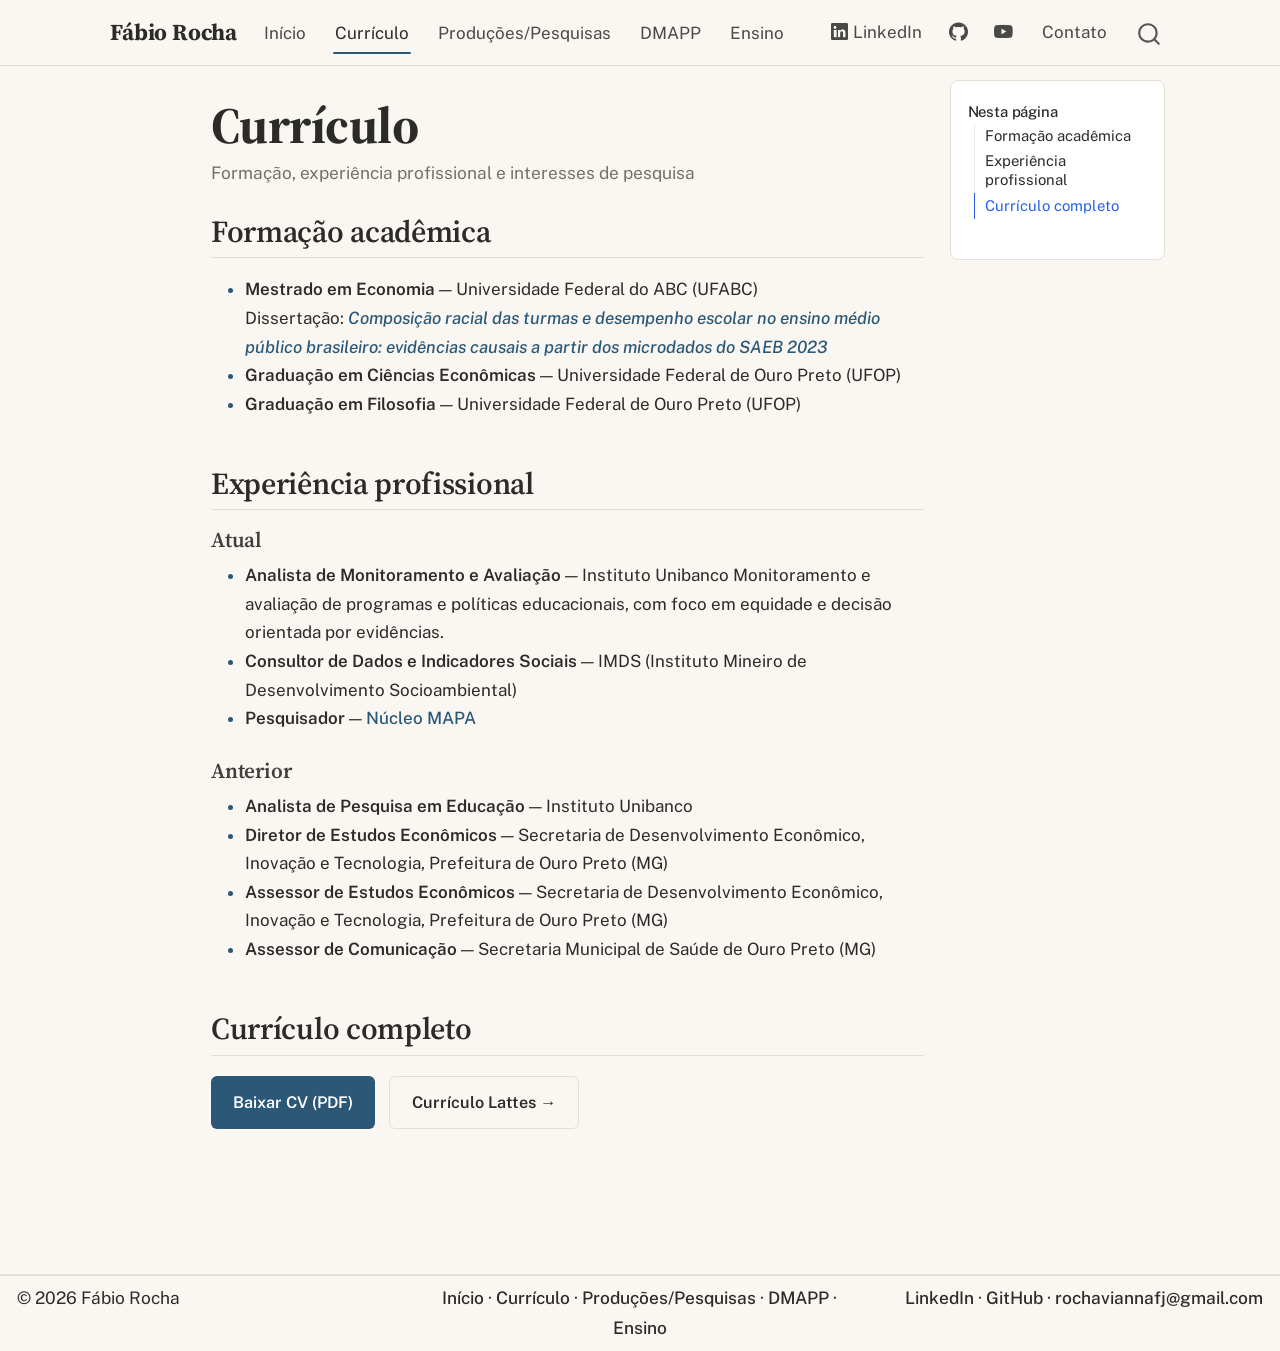
==== commit 7f858a92: "Adiciona link da dissertacao publicada na biblioteca da UFABC Atualiza o titulo para a versao public" ====
--- a/docs/cv.html
+++ b/docs/cv.html
@@ -185,7 +185,8 @@
 <section id="formação-acadêmica" class="level2">
 <h2 class="anchored" data-anchor-id="formação-acadêmica">Formação acadêmica</h2>
 <ul>
-<li><strong>Mestrado em Economia</strong> — Universidade Federal do ABC (UFABC)</li>
+<li><strong>Mestrado em Economia</strong> — Universidade Federal do ABC (UFABC)<br>
+Dissertação: <a href="https://biblioteca.ufabc.edu.br/info.php?c=154407"><em>Composição racial das turmas e desempenho escolar no ensino médio público brasileiro: evidências causais a partir dos microdados do SAEB 2023</em></a></li>
 <li><strong>Graduação em Ciências Econômicas</strong> — Universidade Federal de Ouro Preto (UFOP)</li>
 <li><strong>Graduação em Filosofia</strong> — Universidade Federal de Ouro Preto (UFOP)</li>
 </ul>
--- a/docs/styles.css
+++ b/docs/styles.css
@@ -59,7 +59,7 @@
 
 /* --- hero (trestles-style: photo + content side by side) --- */
 .hero {
-  display: flex; align-items: flex-start; gap: 2.6rem;
+  display: flex; align-items: center; gap: 2.6rem;
   padding: 2.6rem 0 2.8rem; margin-bottom: 0.5rem;
   border-bottom: 1px solid var(--fr-border);
 }
@@ -72,7 +72,7 @@
   margin-bottom: 0.5rem; color: var(--fr-accent);
 }
 
-.profile-photo { width: 9.5rem; height: 9.5rem; object-fit: contain; background: var(--fr-accent-soft); border-radius: 50%; border: 1px solid var(--fr-border); margin-bottom: 0; }
+.profile-photo { width: 9.4rem; height: 11.4rem; object-fit: cover; object-position: 50% 40%; display: block; background: var(--fr-accent-soft); border-radius: 50%; border: 1px solid var(--fr-border); margin-bottom: 0; }
 
 /* --- buttons --- */
 .btn-fr {
